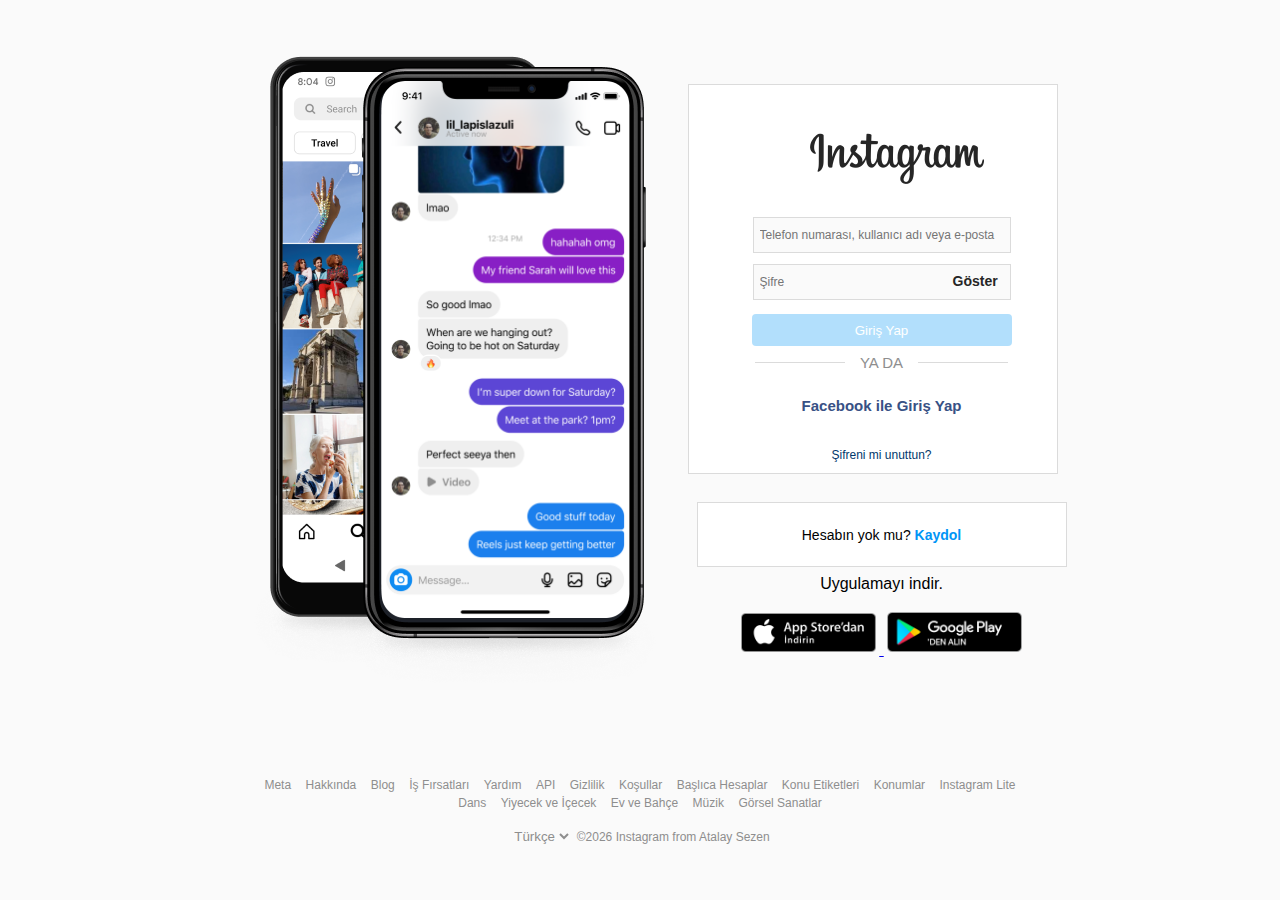
==== Instagram Clone/login.html @ dab140d8 "Login page." ====
<!DOCTYPE html>
<html lang="en">
<head>
    <meta charset="UTF-8">
    <meta http-equiv="X-UA-Compatible" content="IE=edge">
    <meta name="viewport" content="width=device-width, initial-scale=1.0">
    <title>Instagram Clone Atalay-Sezen</title>
    <link rel="stylesheet" href="https://cdnjs.cloudflare.com/ajax/libs/font-awesome/6.1.1/css/all.min.css" integrity="sha512-KfkfwYDsLkIlwQp6LFnl8zNdLGxu9YAA1QvwINks4PhcElQSvqcyVLLD9aMhXd13uQjoXtEKNosOWaZqXgel0g==" crossorigin="anonymous" referrerpolicy="no-referrer" />
    <link rel="stylesheet" href="styles/login.css">
    <link rel="icon" href="./images/favicon/icons8-instagram-48.png">
</head>
<body>
<section class="wrapper">
    <div class="phone-screens">
        <img src="./images/login/phone.png" alt="">
        <img class="image-phone" id="imagechange" src="./images/login/80b8aebdea57.png" alt="">
    </div>
    <div class="login-forms">
        <form action="">
            <div class="logo-instagram">
                <img src="./images/login/instagram-logo.png" alt="">
            </div>
            <div class="input-area">
                <div class="input-user">
                    <input id="userInput" type="text" onkeypress="validateName()" onprogress="clearAgain()" placeholder="Telefon numarası, kullanıcı adı veya e-posta">
                </div>
                <div class="input-password">
                    <input id="passInput" type="password" placeholder="Şifre" > <span class="password-show" onclick="showPassword()">Göster</span>
                </div>
                <div class="button">
                    <button class="button-login"  id="loginButton" onkeyup="loginForm()">Giriş Yap</button>
                </div>
            </div>
            <div class="login-options">
                <div class="seperator"></div>
                <div class="text-seperator">YA DA</div>
                <div class="seperator"></div>
            </div>
            <div class="log-instagram">
                <div class="log-facebook margin-login">
                    <i class="fa-brands fa-facebook"></i>                   
                     <a class="facebook-text">Facebook ile Giriş Yap</a>
                </div>
                <div class="forget-pass margin-login">
                    <a href="#">Şifreni mi unuttun?</a>
                </div>
                <div class="register">
                    <span>Hesabın yok mu? <a href="">
                        Kaydol
                    </a></span>
                </div>
            </div>
            <div class="play-app">
                <span>Uygulamayı indir.</span>
                <div class="image-block">
                    <a href="https://apps.apple.com/tr/app/instagram/id389801252" target="_blank">
                        <img src="./images/login/appstore.png" alt="appstore image">
                    </a>
                    <a href="https://play.google.com/store/apps/details?id=com.instagram.android&hl=tr&gl=US" target="_blank">
                        <img src="./images/login/googleplay.png" alt="Google play image">
                    </a>
                </div>
            </div>
        </div>
        </form>
        <!---Footer alanına geçiş-->
</section>
<footer>
    <div class="footer-info">
        <div class="contents">
            <a href="">Meta</a>
            <a href="">Hakkında</a>
            <a href="">Blog</a>
            <a href="">İş Fırsatları</a>
            <a href="">Yardım</a>
            <a href="">API</a>
            <a href="">Gizlilik</a>
            <a href="">Koşullar</a>
            <a href="">Başlıca Hesaplar</a>
            <a href="">Konu Etiketleri</a>
            <a href="">Konumlar</a>
            <a href="">Instagram Lite</a>
            
        </div>
        <div class="contents-2">
            <a href="">Dans</a>
            <a href="">Yiyecek ve İçecek</a>
            <a href="">Ev ve Bahçe</a>
            <a href="">Müzik</a>
            <a href="">Görsel Sanatlar</a>        
        </div>
        <div class="select-group">
            <select name="Dil Değiştir" id="">
                <option value="Türkçe">Türkçe</option>
                <option value="English">English</option>
                <option value="English(UK)">English(UK)</option>
                <option value="Deutsch">Deutsch</option>
            </select>
            <span>©<span id="year"></span>  Instagram from Atalay Sezen</span>
        </div>
       
    </div>
</footer>



   
<script src="./scripts/login.js"></script>
</body>
</html>
---- Instagram Clone/styles/login.css ----
*{
    margin: 0;
    padding: 0;
    box-sizing: border-box;
}
html,body{
    height: 100%;
}
body{
    height: 100%;
    display: flex;
    flex-direction: column;
    justify-content: center;
    align-items: center;
    background-color: #FAFAFA;
    font-family: -apple-system, BlinkMacSystemFont, 'Segoe UI', Roboto, Oxygen, Ubuntu, Cantarell, 'Open Sans', 'Helvetica Neue', sans-serif;
}
:root{
    --eca:rgba(var(255,255,255),1);
    
}
.wrapper{
    display: flex;
    flex-direction: row;
    align-items: center;
    justify-content: center;
    width: 100%;
    margin-top: 2rem;
}

.phone-screens{
    position: relative;
    order: 2;
}
.image-phone{
    position: absolute;
    width: 53.6%;
    right: 3.6rem;
    top: 1.5rem;
}
.login-forms{
    display: flex;
    flex-direction: row;
    justify-content: space-evenly;
    order: 3;
    text-align: center;
    margin-bottom: 12rem;
    width: 370px;
    height: 390px;
    background-color: #fff;
    border: 1px solid rgba(var(--b6a,219,219,219),1);
}

.login-forms input{
    font-size:12px;
    border: 1px solid #dbdbdb;
    outline: 0;
    width: 258px;
    height: 36px;
    padding: 12px 6px;
    background: #fafafa;
    text-overflow: ellipsis;
    margin: 5px;
    margin-bottom: 6px; 
}
.logo-instagram{
    margin-left: 2rem;
    margin-top: 3rem;
}
.input-area{
    margin-top: 1.5rem;
}
.input-password{
    position: relative;
}
.button{
    text-align: center;
    margin-top: 8px;
}
.button-login{
    background-color: rgba(0,149,246,.3);
    opacity: 1;
    width: 260px;
    height: 32px;
    border: 1px solid transparent;
    border-radius: 4px;
    color: rgba(var(--eca,255,255,255),1);

}
.password-show{
    position: absolute;
    right: 4.8rem;    
    top: 0.9rem;
    font-size: 14px;
    font-weight: 600;
    color: #262626;
}
.non-disable{
    background-color: #0095f6;
}
.password-show:hover{
    cursor: pointer;
}
.login-options{
    display: flex;
    flex-direction: row;
    justify-content: center;
    align-items: center;
    margin-top: 5px;
}
.text-seperator{
    color: #8e8e8e;
    font-size: 15px;
    flex-shrink: 0;
    margin: 5px;
    font-weight: 500;
    line-height: 13px;
    text-transform: uppercase;
}
.seperator{
    width: 90px;
    height: 1px;
    background-color: #dbdbdb;
    margin: 10px;
}
.log-instagram{
    display: flex;
    flex-direction: column;
    text-align: center;
    margin: 8px;
}
.margin-login{
    margin: 15px;
}
.facebook-text{
    color: #385185;
    font-size: 15px;
    font-weight: 600;
    cursor: pointer;
}
.forget-pass a{
    font-size: 12px;
    text-decoration: none;
    line-height: 16px;
    color: #00376b;
}
.register{
    display: flex;
    justify-content: center;
    align-items: center;
    height: 65px;
    width: 370px;
    margin-top: 1.5rem;
    background-color: #fff;
    border: 1px solid #dbdbdb;
}
.register span{
    font-size: 14px;
}
.register a{
    text-decoration: none;
    color: #0095f6;
    font-weight: 600;
}
.play-app{
}
.play-app span{
}
.image-block{
    margin-top: 1rem;
}
.image-block img{
    margin: 3px;
    cursor: pointer;
}
.play-app img{
    width: 35%;
}
footer{
    margin-top: 5rem;
    padding-bottom: 2rem;
}

.footer-info{
    display: flex;
    align-items: center;
    flex-direction: column;
    justify-content: center;
    text-align: center;
}
.footer-info a{
    font-size: 12px;
    line-height: 12px;
    margin: 5px;
    text-decoration: none;
    font-weight: 400;
    color: #8e8e8e;
}
footer select{
    color: #8e8e8e;
    background-color: transparent;
    border: none;
    margin: 0;
    padding: 0;
    width: 62px;
}
.select-group{
    margin-top: 1rem;
}
.select-group span{
    color: #8e8e8e;
    font-weight: 400;
    font-size: 12px;
}



















@media(max-width:900px){
    .phone-screens{
        display: none;
    }
}
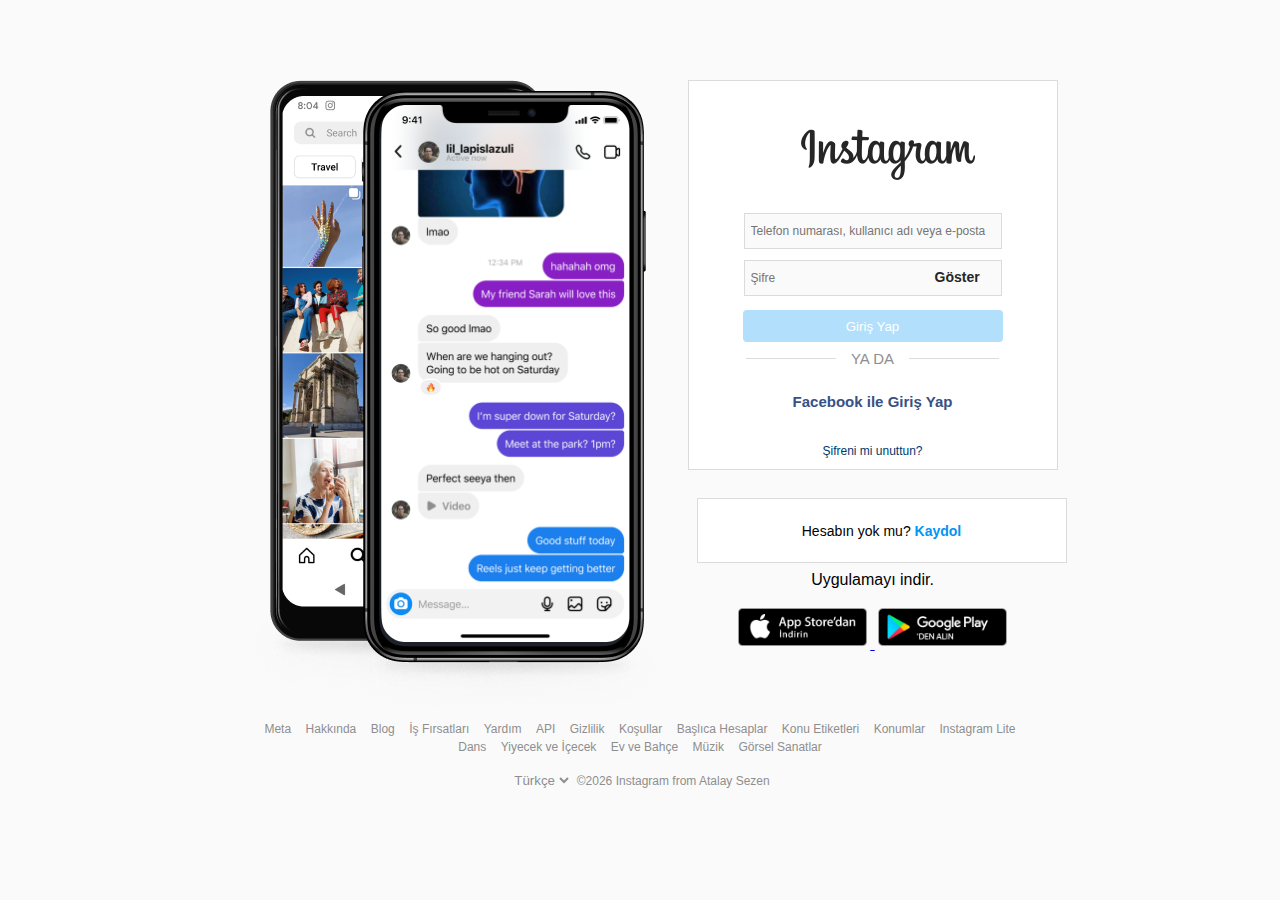
==== commit ad411fc0: "instagram anasayfa update!" ====
--- a/Instagram Clone/login.html
+++ b/Instagram Clone/login.html
@@ -1,5 +1,5 @@
 <!DOCTYPE html>
-<html lang="en">
+<html lang="tr">
 <head>
     <meta charset="UTF-8">
     <meta http-equiv="X-UA-Compatible" content="IE=edge">
@@ -13,23 +13,24 @@
 <section class="wrapper">
     <div class="phone-screens">
         <img src="./images/login/phone.png" alt="">
-        <img class="image-phone" id="imagechange" src="./images/login/80b8aebdea57.png" alt="">
+        <img class="image-phone" id="imagechange" src="./images/login/80b8aebdea57.png" alt="instagram image">
     </div>
     <div class="login-forms">
         <form action="">
             <div class="logo-instagram">
-                <img src="./images/login/instagram-logo.png" alt="">
+                <img src="./images/login/instagram-logo.png" alt="Instagram Logo">
             </div>
             <div class="input-area">
                 <div class="input-user">
-                    <input id="userInput" type="text" onkeypress="validateName()" onprogress="clearAgain()" placeholder="Telefon numarası, kullanıcı adı veya e-posta">
+                    <input id="userInput" type="text" onkeypress="validateName()"  placeholder="Telefon numarası, kullanıcı adı veya e-posta">
                 </div>
                 <div class="input-password">
-                    <input id="passInput" type="password" placeholder="Şifre" > <span class="password-show" onclick="showPassword()">Göster</span>
+                    <input id="passInput" type="password" autocomplete="on" placeholder="Şifre" > <span class="password-show" onclick="showPassword()">Göster</span>
                 </div>
                 <div class="button">
-                    <button class="button-login"  id="loginButton" onkeyup="loginForm()">Giriş Yap</button>
+                    <button type="button" class="button-login" id="loginButton" >Giriş Yap</button>
                 </div>
+               </a>
             </div>
             <div class="login-options">
                 <div class="seperator"></div>
@@ -63,7 +64,6 @@
             </div>
         </div>
         </form>
-        <!---Footer alanına geçiş-->
 </section>
 <footer>
     <div class="footer-info">
@@ -101,10 +101,6 @@
        
     </div>
 </footer>
-
-
-
-   
 <script src="./scripts/login.js"></script>
 </body>
 </html>--- a/Instagram Clone/styles/login.css
+++ b/Instagram Clone/styles/login.css
@@ -5,27 +5,23 @@
 }
 html,body{
     height: 100%;
+    width: 100%;
 }
 body{
-    height: 100%;
     display: flex;
     flex-direction: column;
-    justify-content: center;
-    align-items: center;
+    align-items: center;
+    width: 100%;
+    overflow: hidden;
     background-color: #FAFAFA;
     font-family: -apple-system, BlinkMacSystemFont, 'Segoe UI', Roboto, Oxygen, Ubuntu, Cantarell, 'Open Sans', 'Helvetica Neue', sans-serif;
 }
-:root{
-    --eca:rgba(var(255,255,255),1);
-    
-}
+
 .wrapper{
     display: flex;
     flex-direction: row;
-    align-items: center;
-    justify-content: center;
-    width: 100%;
-    margin-top: 2rem;
+    margin-top: 5rem;
+   
 }
 
 .phone-screens{
@@ -39,12 +35,12 @@
     top: 1.5rem;
 }
 .login-forms{
-    display: flex;
     flex-direction: row;
     justify-content: space-evenly;
     order: 3;
     text-align: center;
-    margin-bottom: 12rem;
+    margin-bottom: 10rem;
+    position: relative;
     width: 370px;
     height: 390px;
     background-color: #fff;
@@ -54,7 +50,6 @@
 .login-forms input{
     font-size:12px;
     border: 1px solid #dbdbdb;
-    outline: 0;
     width: 258px;
     height: 36px;
     padding: 12px 6px;
@@ -85,8 +80,8 @@
     border: 1px solid transparent;
     border-radius: 4px;
     color: rgba(var(--eca,255,255,255),1);
-
-}
+}
+
 .password-show{
     position: absolute;
     right: 4.8rem;    
@@ -162,10 +157,7 @@
     color: #0095f6;
     font-weight: 600;
 }
-.play-app{
-}
-.play-app span{
-}
+
 .image-block{
     margin-top: 1rem;
 }
@@ -175,10 +167,6 @@
 }
 .play-app img{
     width: 35%;
-}
-footer{
-    margin-top: 5rem;
-    padding-bottom: 2rem;
 }
 
 .footer-info{
@@ -216,21 +204,6 @@
 
 
 
-
-
-
-
-
-
-
-
-
-
-
-
-
-
-
 @media(max-width:900px){
     .phone-screens{
         display: none;
